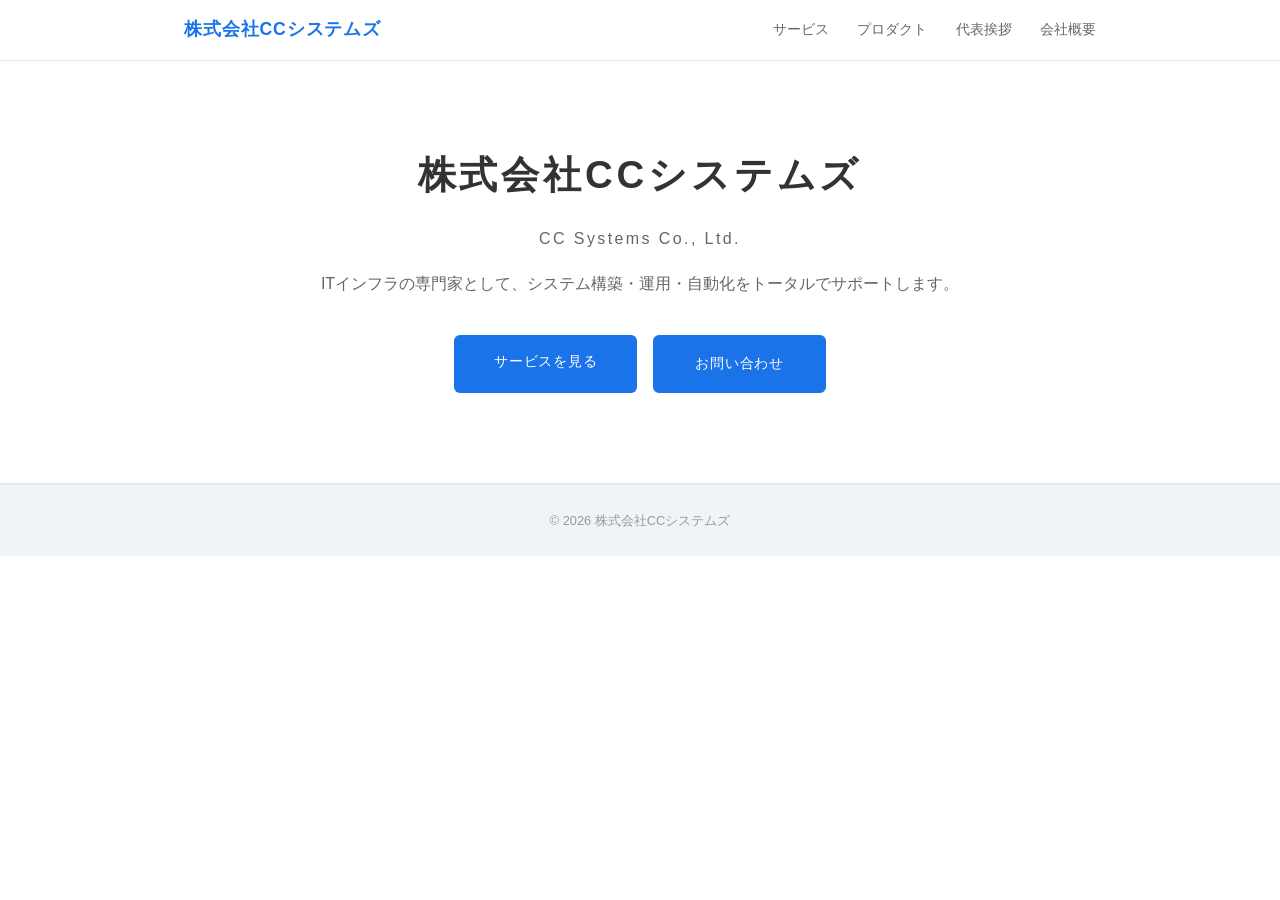
==== index.html @ 44f5fd3d "初回コミット: 株式会社CCシステムズ ホームページ" ====
<!DOCTYPE html>
<html lang="ja">
<head>
  <meta charset="UTF-8">
  <meta name="viewport" content="width=device-width, initial-scale=1.0">
  <title>株式会社CCシステムズ</title>
  <link rel="stylesheet" href="style.css">
  <link rel="stylesheet" href="https://cdnjs.cloudflare.com/ajax/libs/font-awesome/6.5.0/css/all.min.css">
</head>
<body>

  <header>
    <div class="container">
      <div class="logo"><a href="index.html">株式会社CCシステムズ</a></div>
      <nav>
        <a href="service.html">サービス</a>
        <a href="inframanager.html">プロダクト</a>
        <a href="about.html">代表挨拶</a>
        <a href="company.html">会社概要</a>
      </nav>
    </div>
  </header>

  <section class="hero">
    <div class="container">
      <h1>株式会社CCシステムズ</h1>
      <p class="hero-en">CC Systems Co., Ltd.</p>
      <p class="hero-copy">ITインフラの専門家として、システム構築・運用・自動化をトータルでサポートします。</p>
      <div class="hero-links">
        <a href="service.html" class="btn">サービスを見る</a>
        <a href="company.html#contact" class="btn btn-outline">お問い合わせ</a>
      </div>
    </div>
  </section>

  <footer>
    <div class="container">
      <p>&copy; 2026 株式会社CCシステムズ</p>
    </div>
  </footer>

</body>
</html>
---- style.css ----
* {
  margin: 0;
  padding: 0;
  box-sizing: border-box;
}

:root {
  --primary: #1a73e8;
  --primary-dark: #1557b0;
  --text: #333;
  --text-light: #666;
  --bg-light: #f5f8ff;
  --border: #e0e8f0;
  --white: #fff;
}

body {
  font-family: 'Helvetica Neue', Arial, 'Hiragino Kaku Gothic ProN', 'Hiragino Sans', Meiryo, sans-serif;
  color: var(--text);
  line-height: 1.8;
  background: var(--white);
}

.container {
  max-width: 960px;
  margin: 0 auto;
  padding: 0 24px;
}

/* Header */
header {
  position: fixed;
  top: 0;
  width: 100%;
  background: var(--white);
  border-bottom: 1px solid var(--border);
  z-index: 100;
  padding: 14px 0;
}

header .container {
  display: flex;
  justify-content: space-between;
  align-items: center;
}

.logo {
  color: var(--primary);
  font-size: 1.1rem;
  font-weight: 700;
  letter-spacing: 0.05em;
}

nav a {
  color: var(--text-light);
  text-decoration: none;
  margin-left: 24px;
  font-size: 0.9rem;
  transition: color 0.2s;
}

nav a:hover {
  color: var(--primary);
}

/* Logo link */
.logo a {
  color: var(--primary);
  text-decoration: none;
}

nav a.active {
  color: var(--primary);
  font-weight: 700;
}

/* Page hero */
.page-hero {
  background: var(--bg-light);
  padding: 100px 0 40px;
  border-bottom: 1px solid var(--border);
}

.page-hero h1 {
  font-size: 2rem;
  font-weight: 700;
  color: var(--text);
}

/* Hero */
.hero {
  background: var(--white);
  padding: 140px 0 90px;
  text-align: center;
  border-bottom: 1px solid var(--border);
}

.hero h1 {
  font-size: 2.4rem;
  font-weight: 700;
  color: var(--text);
  letter-spacing: 0.1em;
  margin-bottom: 16px;
}

.hero-en {
  font-size: 1rem;
  color: var(--text-light);
  letter-spacing: 0.15em;
  margin-bottom: 16px;
}

.hero-copy {
  font-size: 1rem;
  color: var(--text-light);
  margin-bottom: 36px;
}

.hero-links {
  display: flex;
  gap: 16px;
  justify-content: center;
  flex-wrap: wrap;
}

.btn-outline {
  background: transparent;
  border: 2px solid var(--primary);
  color: var(--primary);
}

.btn-outline:hover {
  background: var(--primary);
  color: var(--white);
}

/* Section */
.section {
  padding: 80px 0;
}

.section-gray {
  background: var(--bg-light);
}

h2 {
  font-size: 1.6rem;
  font-weight: 700;
  color: var(--text);
  margin-bottom: 48px;
  position: relative;
  display: inline-block;
}

h2::after {
  content: '';
  display: block;
  width: 36px;
  height: 3px;
  background: var(--primary);
  margin-top: 10px;
}

/* Service */
.service-grid {
  display: grid;
  grid-template-columns: repeat(2, 1fr);
  gap: 24px;
  max-width: 720px;
}

.service-card {
  background: var(--white);
  border: 1px solid var(--border);
  border-radius: 8px;
  padding: 32px 24px;
  transition: box-shadow 0.2s, border-color 0.2s;
}

.service-card:hover {
  box-shadow: 0 4px 20px rgba(26, 115, 232, 0.1);
  border-color: var(--primary);
}

.service-icon {
  font-size: 2rem;
  margin-bottom: 16px;
  color: var(--primary);
}

.service-card h3 {
  font-size: 1rem;
  font-weight: 700;
  margin-bottom: 12px;
  color: var(--text);
}

.service-card p {
  font-size: 0.875rem;
  color: var(--text-light);
  line-height: 1.7;
}

/* Product */
.product-card {
  background: var(--white);
  border: 1px solid var(--border);
  border-radius: 10px;
  padding: 36px;
  max-width: 720px;
}

.product-header {
  margin-bottom: 28px;
}

.product-title {
  display: flex;
  align-items: center;
  gap: 14px;
  margin-bottom: 14px;
}

.product-icon {
  font-size: 1.6rem;
  color: var(--primary);
}

.product-title h3 {
  font-size: 1.5rem;
  font-weight: 700;
  color: var(--text);
}

.product-desc {
  font-size: 0.95rem;
  color: var(--text-light);
  line-height: 1.7;
}

.product-features {
  display: grid;
  grid-template-columns: repeat(3, 1fr);
  gap: 12px;
  margin-bottom: 24px;
}

.product-feature {
  display: flex;
  align-items: center;
  gap: 10px;
  font-size: 0.875rem;
  color: var(--text);
}

.product-feature i {
  color: var(--primary);
  width: 16px;
  text-align: center;
}

.product-target {
  font-size: 0.85rem;
  color: var(--text-light);
  border-top: 1px solid var(--border);
  padding-top: 16px;
}

.product-target i {
  color: var(--primary);
  margin-right: 6px;
}

.product-footer {
  margin-top: 24px;
}

/* About */
.about-grid {
  display: grid;
  grid-template-columns: 3fr 2fr;
  gap: 48px;
  align-items: start;
}

.about-name {
  font-size: 1rem;
  font-weight: 700;
  color: var(--primary);
  margin-bottom: 20px;
}

.about-text p {
  margin-bottom: 16px;
  color: var(--text-light);
  font-size: 0.95rem;
}

.career-item {
  display: flex;
  align-items: baseline;
  gap: 16px;
  padding: 14px 0;
  border-bottom: 1px solid var(--border);
}

.career-age {
  font-size: 0.8rem;
  font-weight: 700;
  color: var(--primary);
  min-width: 44px;
  background: #e8f0fe;
  padding: 2px 8px;
  border-radius: 4px;
  text-align: center;
}

.career-desc {
  font-size: 0.875rem;
  color: var(--text-light);
}

/* Company */
.company-table {
  width: 100%;
  border-collapse: collapse;
}

.company-table tr {
  border-bottom: 1px solid var(--border);
}

.company-table th {
  width: 150px;
  padding: 18px 0;
  font-size: 0.85rem;
  font-weight: 700;
  color: var(--text-light);
  text-align: left;
  vertical-align: top;
}

.company-table td {
  padding: 18px 0;
  font-size: 0.9rem;
  color: var(--text);
}

/* Contact */
.contact-container {
  text-align: center;
}

.contact-container p {
  color: var(--text-light);
  margin-bottom: 32px;
  font-size: 0.95rem;
}

.btn {
  display: inline-block;
  padding: 14px 40px;
  background: var(--primary);
  color: var(--white);
  text-decoration: none;
  border-radius: 6px;
  font-size: 0.9rem;
  letter-spacing: 0.05em;
  transition: background 0.2s;
}

.btn:hover {
  background: var(--primary-dark);
}

/* Footer */
footer {
  background: #f0f4f8;
  color: #999;
  padding: 24px 0;
  text-align: center;
  font-size: 0.8rem;
  border-top: 1px solid var(--border);
}

/* Responsive */
@media (max-width: 768px) {
  .hero h1 {
    font-size: 2rem;
  }

  .service-grid {
    grid-template-columns: 1fr;
  }

  .about-grid {
    grid-template-columns: 1fr;
    gap: 32px;
  }

  nav a {
    margin-left: 14px;
    font-size: 0.8rem;
  }
}
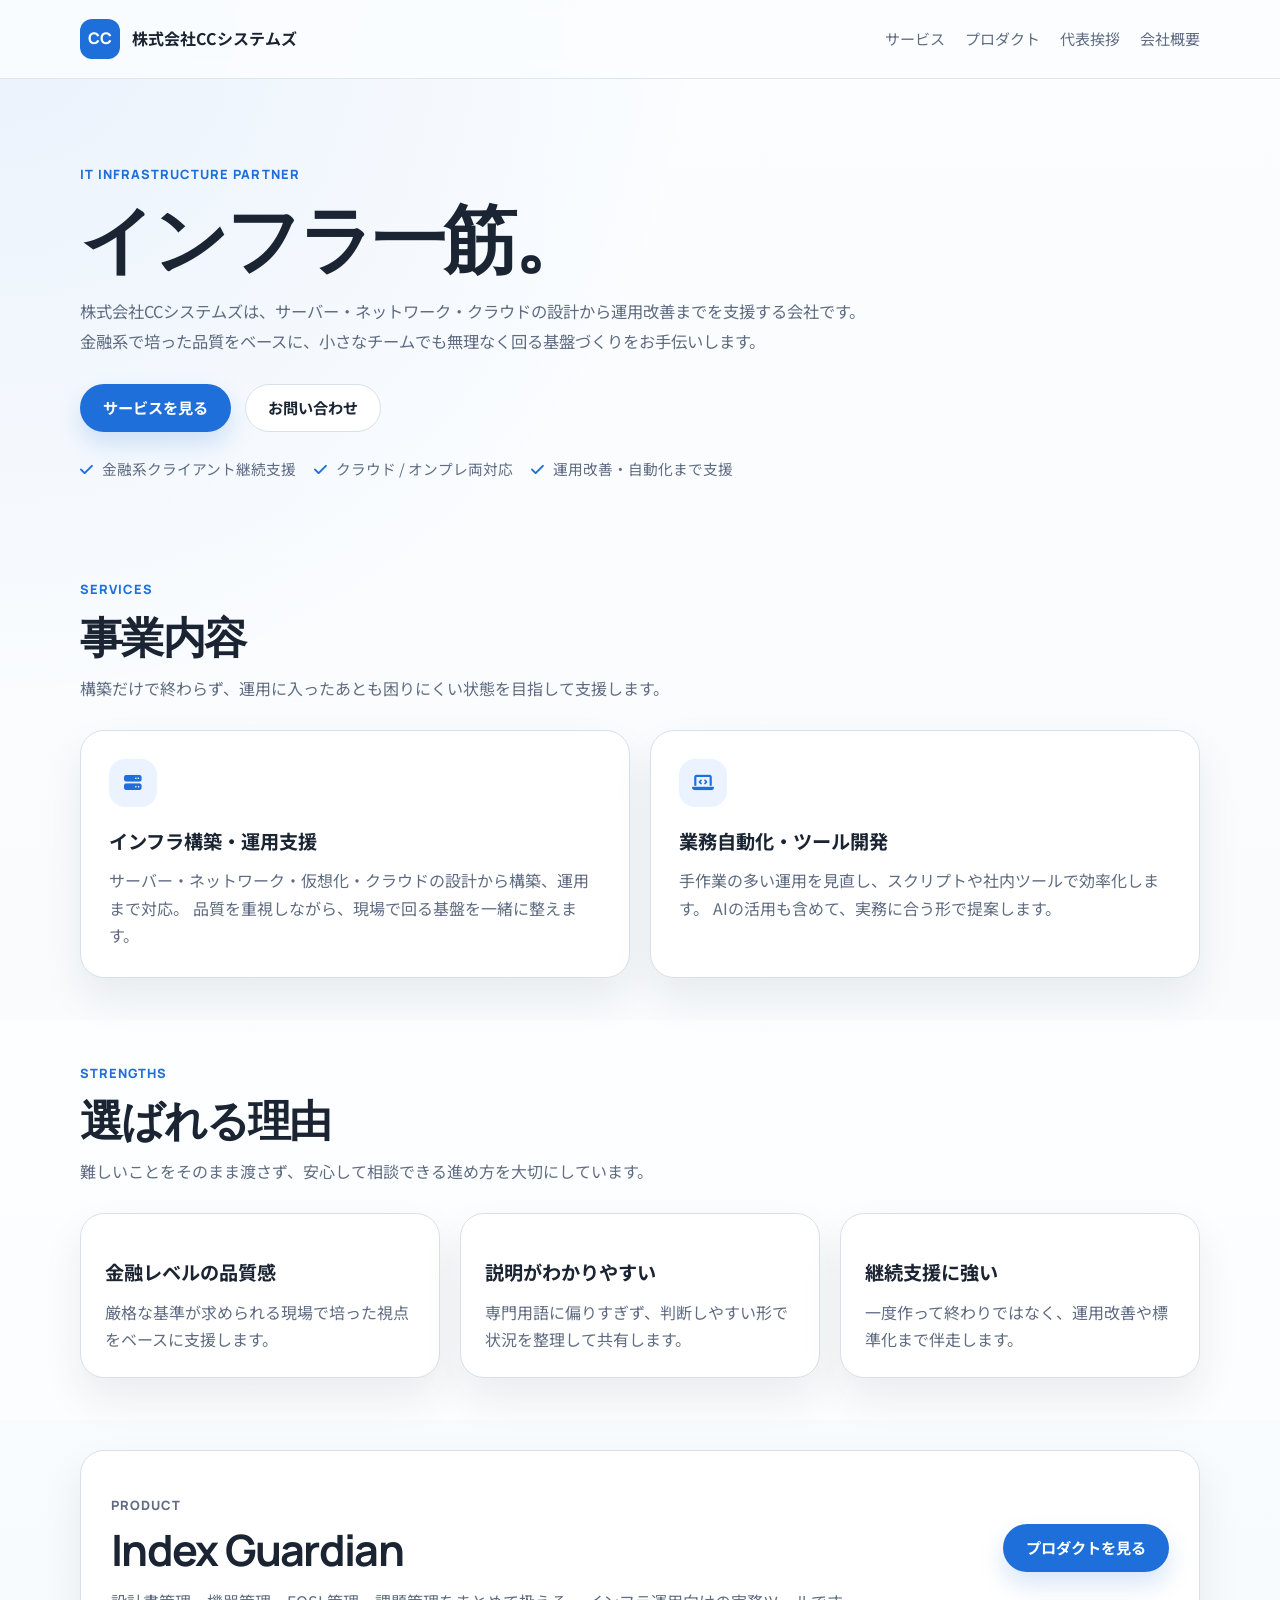
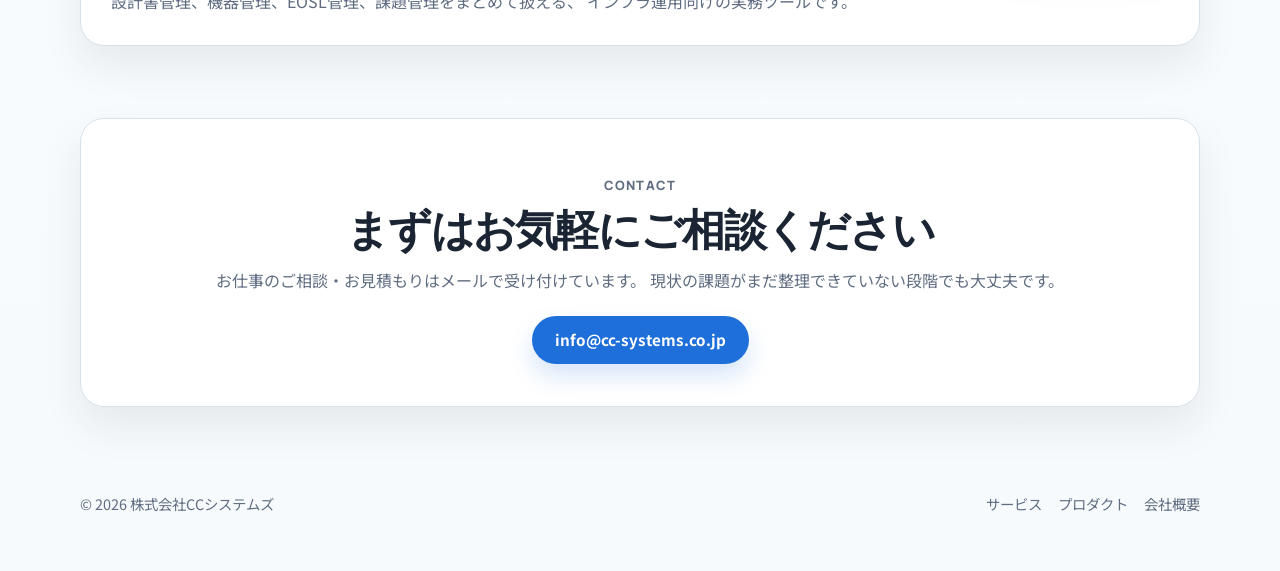
==== commit 5b6e2f73: "ホームページをcodex版に刷新 Co-Authored-By: Claude Sonnet 4.6 <noreply@anthropic.com>" ====
--- a/index.html
+++ b/index.html
@@ -3,41 +3,149 @@
 <head>
   <meta charset="UTF-8">
   <meta name="viewport" content="width=device-width, initial-scale=1.0">
+  <meta name="description" content="株式会社CCシステムズは、ITインフラの設計・構築・運用改善を支援する会社です。金融系で培った品質で、安心して任せられる基盤づくりを支えます。">
   <title>株式会社CCシステムズ</title>
-  <link rel="stylesheet" href="style.css">
+  <link rel="stylesheet" href="index-simple.css">
   <link rel="stylesheet" href="https://cdnjs.cloudflare.com/ajax/libs/font-awesome/6.5.0/css/all.min.css">
 </head>
 <body>
-
-  <header>
-    <div class="container">
-      <div class="logo"><a href="index.html">株式会社CCシステムズ</a></div>
-      <nav>
+  <header class="site-header">
+    <div class="container header-inner">
+      <a class="brand" href="index.html">
+        <span class="brand-mark">CC</span>
+        <span class="brand-text">株式会社CCシステムズ</span>
+      </a>
+      <nav class="site-nav" aria-label="Primary">
         <a href="service.html">サービス</a>
-        <a href="inframanager.html">プロダクト</a>
+        <a href="product.html">プロダクト</a>
         <a href="about.html">代表挨拶</a>
         <a href="company.html">会社概要</a>
       </nav>
     </div>
   </header>
 
-  <section class="hero">
-    <div class="container">
-      <h1>株式会社CCシステムズ</h1>
-      <p class="hero-en">CC Systems Co., Ltd.</p>
-      <p class="hero-copy">ITインフラの専門家として、システム構築・運用・自動化をトータルでサポートします。</p>
-      <div class="hero-links">
-        <a href="service.html" class="btn">サービスを見る</a>
-        <a href="company.html#contact" class="btn btn-outline">お問い合わせ</a>
+  <main>
+    <section class="hero">
+      <div class="container hero-grid">
+        <div class="hero-copy">
+          <p class="eyebrow">IT Infrastructure Partner</p>
+          <h1>インフラ一筋。</h1>
+          <p class="hero-lead">
+            <span class="hero-lead-line">株式会社CCシステムズは、サーバー・ネットワーク・クラウドの設計から運用改善までを支援する会社です。</span>
+            <span class="hero-lead-line">金融系で培った品質をベースに、小さなチームでも無理なく回る基盤づくりをお手伝いします。</span>
+          </p>
+          <div class="hero-actions">
+            <a class="btn btn-primary" href="service.html">サービスを見る</a>
+            <a class="btn btn-secondary" href="company.html#contact">お問い合わせ</a>
+          </div>
+          <div class="hero-points">
+            <span><i class="fa-solid fa-check"></i> 金融系クライアント継続支援</span>
+            <span><i class="fa-solid fa-check"></i> クラウド / オンプレ両対応</span>
+            <span><i class="fa-solid fa-check"></i> 運用改善・自動化まで支援</span>
+          </div>
+        </div>
+      </div>
+    </section>
+
+    <section class="section">
+      <div class="container">
+        <div class="section-head">
+          <p class="section-label">Services</p>
+          <h2>事業内容</h2>
+          <p class="section-copy">
+            構築だけで終わらず、運用に入ったあとも困りにくい状態を目指して支援します。
+          </p>
+        </div>
+
+        <div class="card-grid two-column">
+          <article class="info-card">
+            <div class="card-icon"><i class="fa-solid fa-server"></i></div>
+            <h3>インフラ構築・運用支援</h3>
+            <p>
+              サーバー・ネットワーク・仮想化・クラウドの設計から構築、運用まで対応。
+              品質を重視しながら、現場で回る基盤を一緒に整えます。
+            </p>
+          </article>
+
+          <article class="info-card">
+            <div class="card-icon"><i class="fa-solid fa-laptop-code"></i></div>
+            <h3>業務自動化・ツール開発</h3>
+            <p>
+              手作業の多い運用を見直し、スクリプトや社内ツールで効率化します。
+              AIの活用も含めて、実務に合う形で提案します。
+            </p>
+          </article>
+        </div>
+      </div>
+    </section>
+
+    <section class="section section-soft">
+      <div class="container">
+        <div class="section-head">
+          <p class="section-label">Strengths</p>
+          <h2>選ばれる理由</h2>
+          <p class="section-copy">
+            難しいことをそのまま渡さず、安心して相談できる進め方を大切にしています。
+          </p>
+        </div>
+
+        <div class="card-grid three-column">
+          <article class="info-card compact">
+            <h3>金融レベルの品質感</h3>
+            <p>厳格な基準が求められる現場で培った視点をベースに支援します。</p>
+          </article>
+          <article class="info-card compact">
+            <h3>説明がわかりやすい</h3>
+            <p>専門用語に偏りすぎず、判断しやすい形で状況を整理して共有します。</p>
+          </article>
+          <article class="info-card compact">
+            <h3>継続支援に強い</h3>
+            <p>一度作って終わりではなく、運用改善や標準化まで伴走します。</p>
+          </article>
+        </div>
+      </div>
+    </section>
+
+    <section class="section">
+      <div class="container">
+        <div class="product-banner">
+          <div class="product-copy">
+            <p class="section-label">Product</p>
+            <h2>Index Guardian</h2>
+            <p>
+              設計書管理、機器管理、EOSL管理、課題管理をまとめて扱える、
+              インフラ運用向けの実務ツールです。
+            </p>
+          </div>
+          <a class="btn btn-primary" href="product.html">プロダクトを見る</a>
+        </div>
+      </div>
+    </section>
+
+    <section class="section">
+      <div class="container">
+        <div class="contact-box" id="contact">
+          <p class="section-label">Contact</p>
+          <h2>まずはお気軽にご相談ください</h2>
+          <p>
+            お仕事のご相談・お見積もりはメールで受け付けています。
+            現状の課題がまだ整理できていない段階でも大丈夫です。
+          </p>
+          <a class="btn btn-primary" href="mailto:info@cc-systems.co.jp">info@cc-systems.co.jp</a>
+        </div>
+      </div>
+    </section>
+  </main>
+
+  <footer class="site-footer">
+    <div class="container footer-inner">
+      <p>© 2026 株式会社CCシステムズ</p>
+      <div class="footer-links">
+        <a href="service.html">サービス</a>
+        <a href="product.html">プロダクト</a>
+        <a href="company.html">会社概要</a>
       </div>
     </div>
-  </section>
-
-  <footer>
-    <div class="container">
-      <p>&copy; 2026 株式会社CCシステムズ</p>
-    </div>
   </footer>
-
 </body>
 </html>
--- a/index-simple.css
+++ b/index-simple.css
@@ -0,0 +1,366 @@
+@import url("https://fonts.googleapis.com/css2?family=Manrope:wght@500;700;800&family=Noto+Sans+JP:wght@400;500;700;800&display=swap");
+
+:root {
+  --bg: #f7fafc;
+  --bg-soft: #eef4f8;
+  --surface: #ffffff;
+  --text: #1b2432;
+  --text-soft: #5f6c81;
+  --line: #d8e1ea;
+  --accent: #1e6fd9;
+  --accent-soft: #eaf3ff;
+  --shadow: 0 20px 40px rgba(27, 36, 50, 0.08);
+}
+
+*,
+*::before,
+*::after {
+  box-sizing: border-box;
+}
+
+body {
+  margin: 0;
+  font-family: "Noto Sans JP", sans-serif;
+  color: var(--text);
+  background:
+    radial-gradient(circle at top left, rgba(30, 111, 217, 0.08), transparent 28%),
+    linear-gradient(180deg, #fbfdff 0%, var(--bg) 100%);
+  line-height: 1.7;
+  -webkit-font-smoothing: antialiased;
+}
+
+a {
+  color: inherit;
+  text-decoration: none;
+}
+
+.container {
+  width: min(1120px, calc(100% - 48px));
+  margin: 0 auto;
+}
+
+.site-header {
+  position: sticky;
+  top: 0;
+  z-index: 20;
+  background: rgba(251, 253, 255, 0.88);
+  backdrop-filter: blur(10px);
+  border-bottom: 1px solid rgba(216, 225, 234, 0.8);
+}
+
+.header-inner {
+  display: flex;
+  align-items: center;
+  justify-content: space-between;
+  gap: 24px;
+  min-height: 78px;
+}
+
+.brand {
+  display: inline-flex;
+  align-items: center;
+  gap: 12px;
+  font-weight: 700;
+}
+
+.brand-mark {
+  display: inline-flex;
+  align-items: center;
+  justify-content: center;
+  width: 40px;
+  height: 40px;
+  border-radius: 12px;
+  background: var(--accent);
+  color: #fff;
+  font-family: "Manrope", sans-serif;
+  font-weight: 800;
+}
+
+.brand-text {
+  font-size: 1rem;
+}
+
+.site-nav {
+  display: flex;
+  align-items: center;
+  gap: 20px;
+  flex-wrap: wrap;
+}
+
+.site-nav a {
+  color: var(--text-soft);
+  font-size: 0.94rem;
+}
+
+.site-nav a:hover {
+  color: var(--text);
+}
+
+.hero {
+  padding: 72px 0 56px;
+}
+
+.hero-grid {
+  display: block;
+}
+
+.eyebrow,
+.section-label,
+.panel-label {
+  font-family: "Manrope", sans-serif;
+  font-size: 0.8rem;
+  font-weight: 800;
+  letter-spacing: 0.08em;
+  text-transform: uppercase;
+}
+
+.eyebrow,
+.section-label {
+  color: var(--accent);
+}
+
+.hero h1,
+.section h2,
+.contact-box h2,
+.product-copy h2 {
+  margin: 0;
+  font-family: "Manrope", sans-serif;
+  letter-spacing: -0.04em;
+}
+
+.hero h1 {
+  margin-top: 14px;
+  font-size: clamp(2.6rem, 6vw, 4.6rem);
+  line-height: 1.04;
+}
+
+.hero-lead {
+  max-width: 980px;
+  margin: 22px 0 0;
+  font-size: 1.02rem;
+  color: var(--text-soft);
+}
+
+.hero-lead-line {
+  display: block;
+  white-space: nowrap;
+}
+
+.hero-lead-line + .hero-lead-line {
+  margin-top: 2px;
+}
+
+.hero-copy {
+  max-width: 920px;
+}
+
+.hero-actions {
+  display: flex;
+  gap: 14px;
+  flex-wrap: wrap;
+  margin-top: 28px;
+}
+
+.btn {
+  display: inline-flex;
+  align-items: center;
+  justify-content: center;
+  min-height: 48px;
+  padding: 0 22px;
+  border-radius: 999px;
+  font-size: 0.95rem;
+  font-weight: 700;
+  border: 1px solid transparent;
+}
+
+.btn-primary {
+  background: var(--accent);
+  color: #fff;
+  box-shadow: 0 12px 24px rgba(30, 111, 217, 0.18);
+}
+
+.btn-secondary {
+  background: var(--surface);
+  border-color: var(--line);
+  color: var(--text);
+}
+
+.hero-points {
+  display: flex;
+  flex-wrap: wrap;
+  gap: 12px 18px;
+  margin-top: 24px;
+  color: var(--text-soft);
+  font-size: 0.92rem;
+}
+
+.hero-points i {
+  color: var(--accent);
+  margin-right: 6px;
+}
+
+.section {
+  padding: 30px 0 42px;
+}
+
+.section-soft {
+  background: rgba(255, 255, 255, 0.45);
+}
+
+.section-head {
+  max-width: 720px;
+  margin-bottom: 28px;
+}
+
+.section h2,
+.contact-box h2,
+.product-copy h2 {
+  margin-top: 10px;
+  font-size: clamp(2rem, 4vw, 2.7rem);
+  line-height: 1.08;
+}
+
+.section-copy,
+.contact-box p,
+.product-copy p {
+  margin: 14px 0 0;
+  color: var(--text-soft);
+}
+
+.card-grid {
+  display: grid;
+  gap: 20px;
+}
+
+.two-column {
+  grid-template-columns: repeat(2, minmax(0, 1fr));
+}
+
+.three-column {
+  grid-template-columns: repeat(3, minmax(0, 1fr));
+}
+
+.info-card,
+.product-banner,
+.contact-box {
+  background: var(--surface);
+  border: 1px solid var(--line);
+  border-radius: 24px;
+  box-shadow: var(--shadow);
+}
+
+.info-card {
+  padding: 28px;
+}
+
+.info-card.compact {
+  padding: 24px;
+}
+
+.card-icon {
+  display: inline-flex;
+  align-items: center;
+  justify-content: center;
+  width: 48px;
+  height: 48px;
+  border-radius: 16px;
+  background: var(--accent-soft);
+  color: var(--accent);
+  font-size: 1.1rem;
+}
+
+.info-card h3 {
+  margin: 18px 0 0;
+  font-size: 1.2rem;
+}
+
+.info-card p {
+  margin: 10px 0 0;
+  color: var(--text-soft);
+}
+
+.product-banner {
+  display: flex;
+  align-items: center;
+  justify-content: space-between;
+  gap: 24px;
+  padding: 30px;
+}
+
+.contact-box {
+  text-align: center;
+  padding: 42px 24px;
+}
+
+.contact-box .btn {
+  margin-top: 22px;
+}
+
+.site-footer {
+  padding: 28px 0 40px;
+}
+
+.footer-inner {
+  display: flex;
+  justify-content: space-between;
+  align-items: center;
+  gap: 16px;
+  color: var(--text-soft);
+  font-size: 0.9rem;
+}
+
+.footer-links {
+  display: flex;
+  flex-wrap: wrap;
+  gap: 16px;
+}
+
+@media (max-width: 900px) {
+  .two-column,
+  .three-column,
+  .product-banner,
+  .footer-inner {
+    grid-template-columns: 1fr;
+    flex-direction: column;
+    align-items: flex-start;
+  }
+
+  .header-inner {
+    padding: 14px 0;
+    align-items: flex-start;
+    flex-direction: column;
+  }
+
+  .site-nav {
+    gap: 12px 18px;
+  }
+
+  .hero {
+    padding-top: 40px;
+  }
+
+  .product-banner,
+  .contact-box {
+    align-items: flex-start;
+    text-align: left;
+  }
+}
+
+@media (max-width: 640px) {
+  .container {
+    width: min(100% - 32px, 1120px);
+  }
+
+  .hero-lead-line {
+    white-space: normal;
+  }
+
+  .hero-actions {
+    flex-direction: column;
+  }
+
+  .hero-actions .btn,
+  .contact-box .btn {
+    width: 100%;
+  }
+}
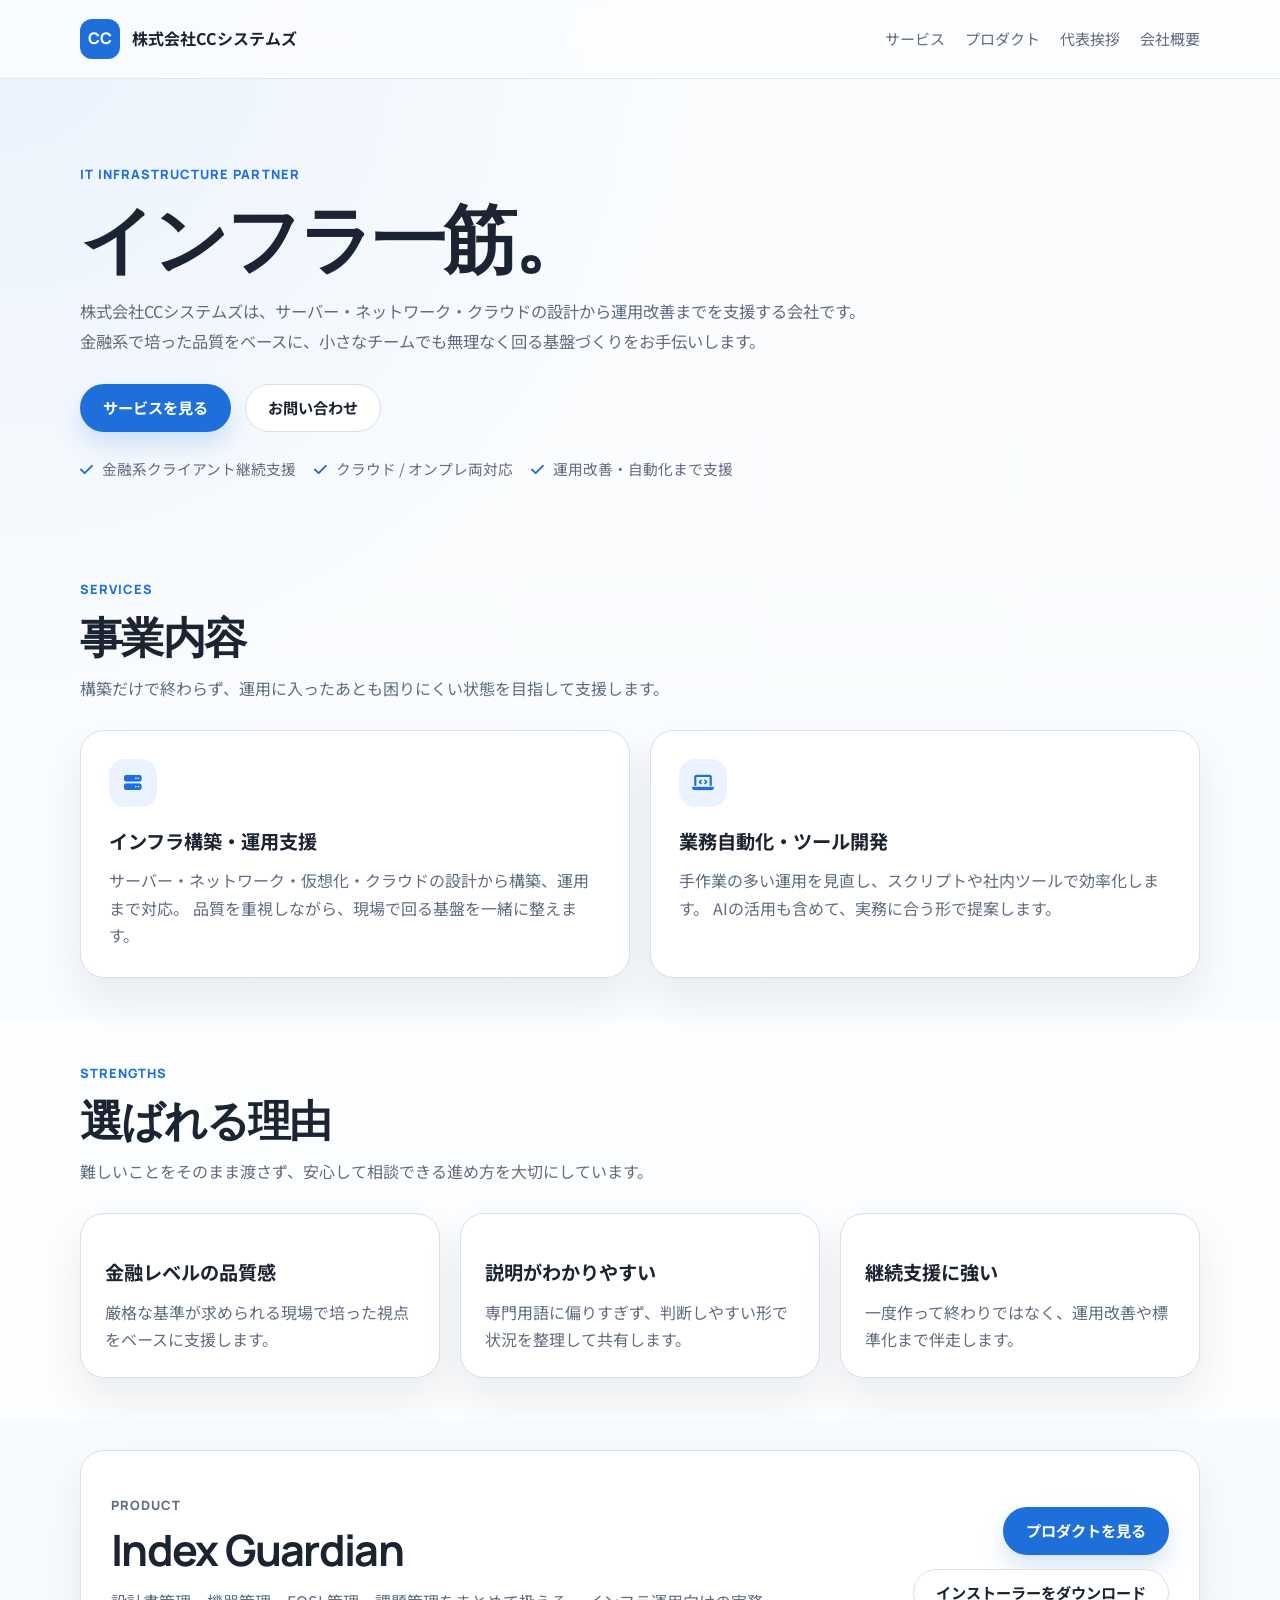
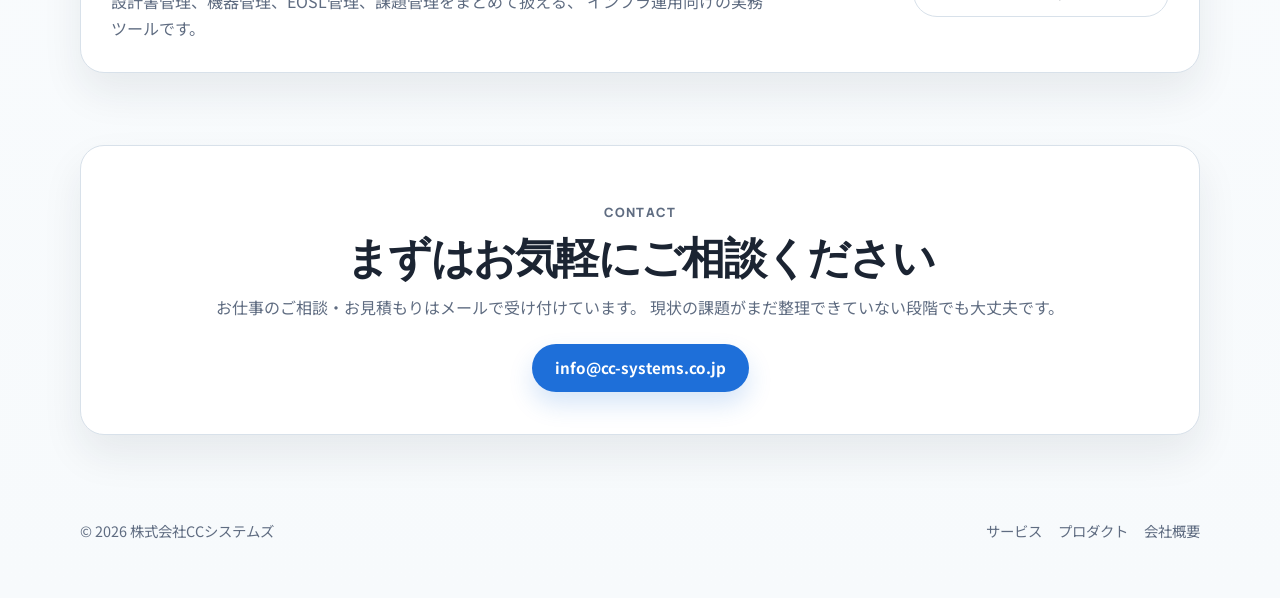
==== commit a43685ae: "Add installer download links" ====
--- a/index.html
+++ b/index.html
@@ -117,7 +117,10 @@
               インフラ運用向けの実務ツールです。
             </p>
           </div>
-          <a class="btn btn-primary" href="product.html">プロダクトを見る</a>
+          <div class="product-actions">
+            <a class="btn btn-primary" href="product.html">プロダクトを見る</a>
+            <a class="btn btn-secondary" href="https://github.com/Yoshiki-CCsystems/Index-Guardian/releases" target="_blank" rel="noopener">インストーラーをダウンロード</a>
+          </div>
         </div>
       </div>
     </section>
--- a/index-simple.css
+++ b/index-simple.css
@@ -287,6 +287,13 @@
   padding: 30px;
 }
 
+.product-actions {
+  display: flex;
+  flex-wrap: wrap;
+  gap: 14px;
+  justify-content: flex-end;
+}
+
 .contact-box {
   text-align: center;
   padding: 42px 24px;
@@ -344,6 +351,10 @@
     align-items: flex-start;
     text-align: left;
   }
+
+  .product-actions {
+    justify-content: flex-start;
+  }
 }
 
 @media (max-width: 640px) {
@@ -360,6 +371,7 @@
   }
 
   .hero-actions .btn,
+  .product-actions .btn,
   .contact-box .btn {
     width: 100%;
   }
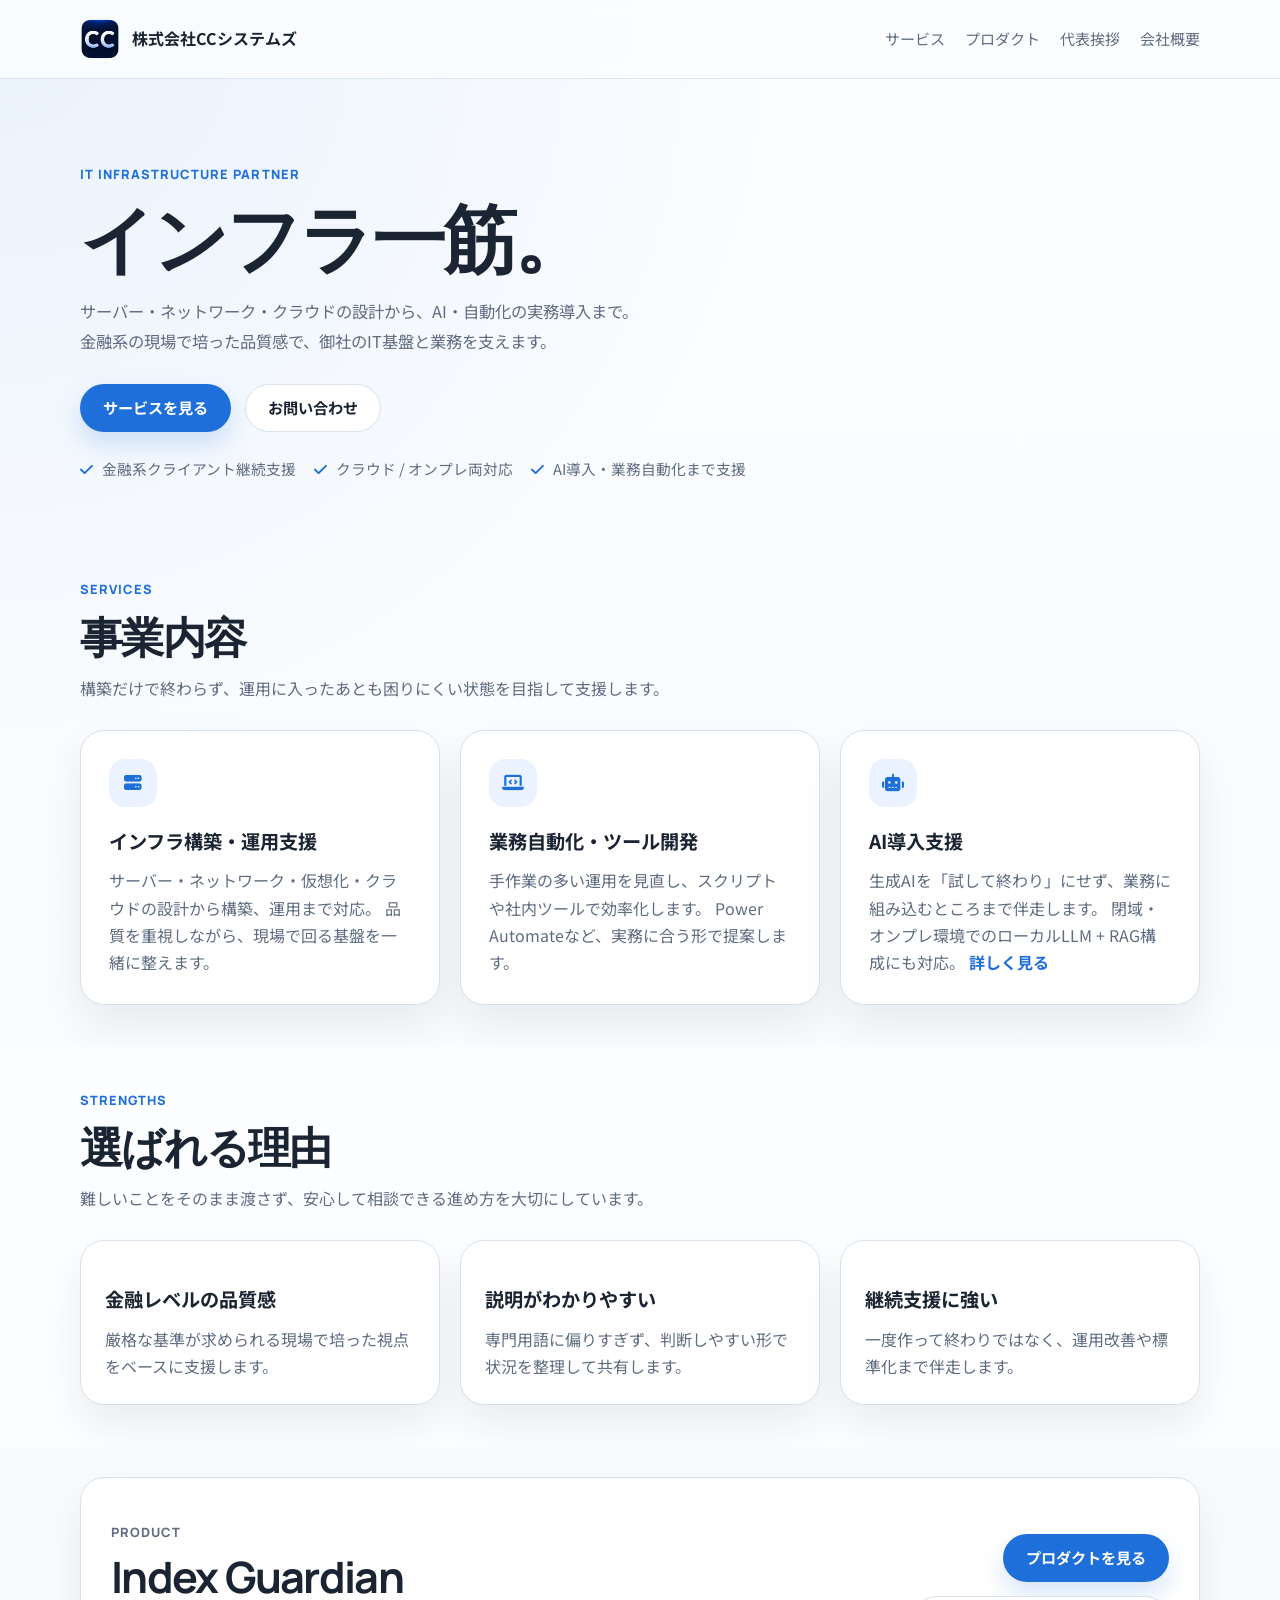
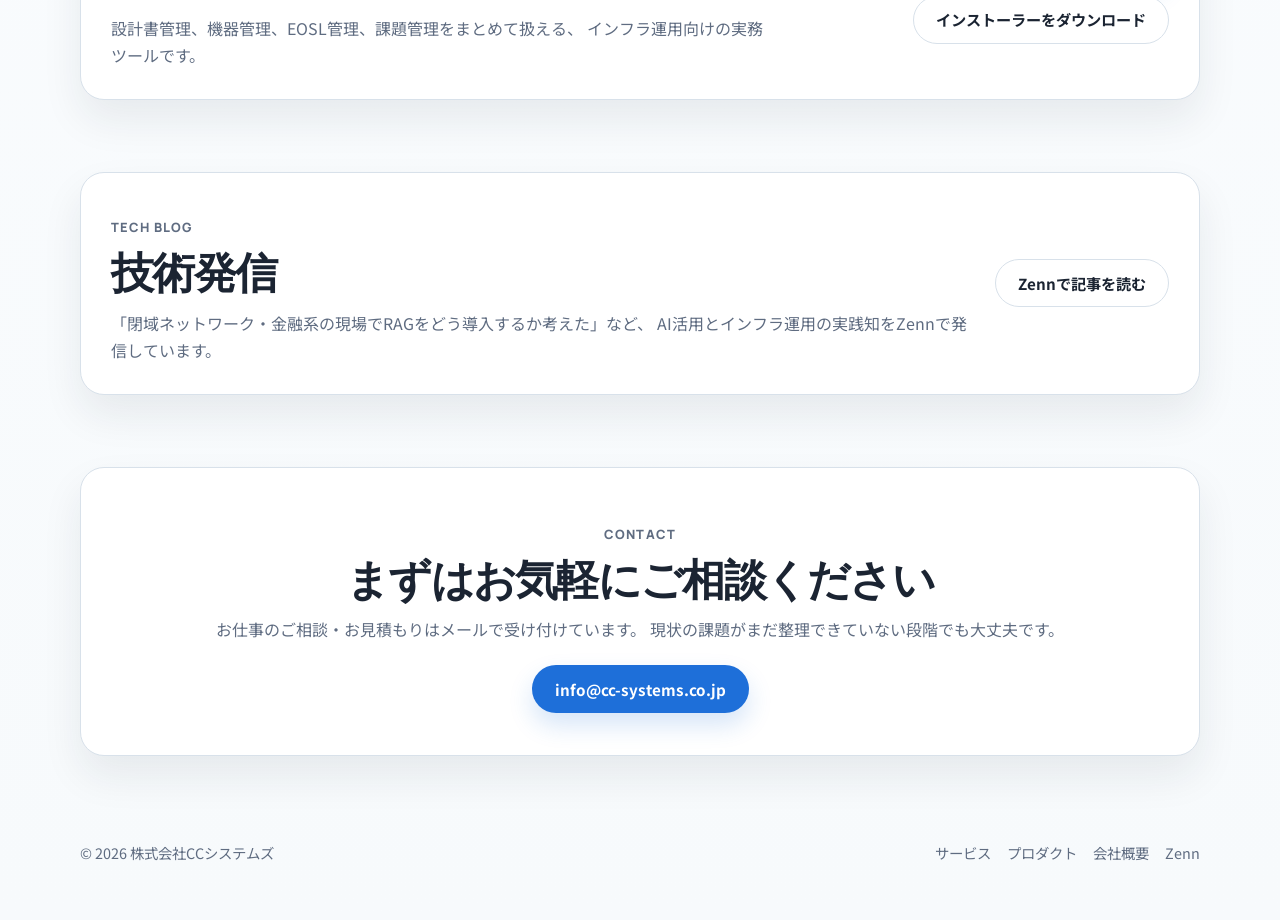
==== commit 27f180ae: "AI導入支援を第3のサービスとして追加し、Zenn導線と会社アイコンを整備 - サービス/トップにAI導入支援(閉域・オンプレ対応)を追加、詳細セクションを新設 - トップの打ち出しをAI・自動化の実" ====
--- a/index.html
+++ b/index.html
@@ -3,16 +3,17 @@
 <head>
   <meta charset="UTF-8">
   <meta name="viewport" content="width=device-width, initial-scale=1.0">
-  <meta name="description" content="株式会社CCシステムズは、ITインフラの設計・構築・運用改善を支援する会社です。金融系で培った品質で、安心して任せられる基盤づくりを支えます。">
+  <meta name="description" content="株式会社CCシステムズは、ITインフラの設計・構築・運用改善からAI導入支援までを行う会社です。金融系で培った品質で、閉域・オンプレ環境でのAI活用も支えます。">
   <title>株式会社CCシステムズ</title>
   <link rel="stylesheet" href="index-simple.css">
+  <link rel="icon" type="image/png" href="images/Company_icon.png">
   <link rel="stylesheet" href="https://cdnjs.cloudflare.com/ajax/libs/font-awesome/6.5.0/css/all.min.css">
 </head>
 <body>
   <header class="site-header">
     <div class="container header-inner">
       <a class="brand" href="index.html">
-        <span class="brand-mark">CC</span>
+        <img class="brand-mark" src="images/Company_icon.png" alt="">
         <span class="brand-text">株式会社CCシステムズ</span>
       </a>
       <nav class="site-nav" aria-label="Primary">
@@ -31,8 +32,8 @@
           <p class="eyebrow">IT Infrastructure Partner</p>
           <h1>インフラ一筋。</h1>
           <p class="hero-lead">
-            <span class="hero-lead-line">株式会社CCシステムズは、サーバー・ネットワーク・クラウドの設計から運用改善までを支援する会社です。</span>
-            <span class="hero-lead-line">金融系で培った品質をベースに、小さなチームでも無理なく回る基盤づくりをお手伝いします。</span>
+            <span class="hero-lead-line">サーバー・ネットワーク・クラウドの設計から、AI・自動化の実務導入まで。</span>
+            <span class="hero-lead-line">金融系の現場で培った品質感で、御社のIT基盤と業務を支えます。</span>
           </p>
           <div class="hero-actions">
             <a class="btn btn-primary" href="service.html">サービスを見る</a>
@@ -41,7 +42,7 @@
           <div class="hero-points">
             <span><i class="fa-solid fa-check"></i> 金融系クライアント継続支援</span>
             <span><i class="fa-solid fa-check"></i> クラウド / オンプレ両対応</span>
-            <span><i class="fa-solid fa-check"></i> 運用改善・自動化まで支援</span>
+            <span><i class="fa-solid fa-check"></i> AI導入・業務自動化まで支援</span>
           </div>
         </div>
       </div>
@@ -57,7 +58,7 @@
           </p>
         </div>
 
-        <div class="card-grid two-column">
+        <div class="card-grid three-column">
           <article class="info-card">
             <div class="card-icon"><i class="fa-solid fa-server"></i></div>
             <h3>インフラ構築・運用支援</h3>
@@ -72,7 +73,17 @@
             <h3>業務自動化・ツール開発</h3>
             <p>
               手作業の多い運用を見直し、スクリプトや社内ツールで効率化します。
-              AIの活用も含めて、実務に合う形で提案します。
+              Power Automateなど、実務に合う形で提案します。
+            </p>
+          </article>
+
+          <article class="info-card">
+            <div class="card-icon"><i class="fa-solid fa-robot"></i></div>
+            <h3>AI導入支援</h3>
+            <p>
+              生成AIを「試して終わり」にせず、業務に組み込むところまで伴走します。
+              閉域・オンプレ環境でのローカルLLM + RAG構成にも対応。
+              <a class="card-link" href="service.html#ai">詳しく見る</a>
             </p>
           </article>
         </div>
@@ -127,6 +138,24 @@
 
     <section class="section">
       <div class="container">
+        <div class="product-banner">
+          <div class="product-copy">
+            <p class="section-label">Tech Blog</p>
+            <h2>技術発信</h2>
+            <p>
+              「閉域ネットワーク・金融系の現場でRAGをどう導入するか考えた」など、
+              AI活用とインフラ運用の実践知をZennで発信しています。
+            </p>
+          </div>
+          <div class="product-actions">
+            <a class="btn btn-secondary" href="https://zenn.dev/cc_systems" target="_blank" rel="noopener">Zennで記事を読む</a>
+          </div>
+        </div>
+      </div>
+    </section>
+
+    <section class="section">
+      <div class="container">
         <div class="contact-box" id="contact">
           <p class="section-label">Contact</p>
           <h2>まずはお気軽にご相談ください</h2>
@@ -147,6 +176,7 @@
         <a href="service.html">サービス</a>
         <a href="product.html">プロダクト</a>
         <a href="company.html">会社概要</a>
+        <a href="https://zenn.dev/cc_systems" target="_blank" rel="noopener">Zenn</a>
       </div>
     </div>
   </footer>
--- a/index-simple.css
+++ b/index-simple.css
@@ -64,16 +64,11 @@
 }
 
 .brand-mark {
-  display: inline-flex;
-  align-items: center;
-  justify-content: center;
+  display: block;
   width: 40px;
   height: 40px;
   border-radius: 12px;
-  background: var(--accent);
-  color: #fff;
-  font-family: "Manrope", sans-serif;
-  font-weight: 800;
+  object-fit: cover;
 }
 
 .brand-text {
@@ -171,6 +166,7 @@
   font-size: 0.95rem;
   font-weight: 700;
   border: 1px solid transparent;
+  white-space: nowrap;
 }
 
 .btn-primary {
@@ -277,6 +273,16 @@
 .info-card p {
   margin: 10px 0 0;
   color: var(--text-soft);
+}
+
+.card-link {
+  color: var(--accent);
+  font-weight: 700;
+  white-space: nowrap;
+}
+
+.card-link:hover {
+  text-decoration: underline;
 }
 
 .product-banner {
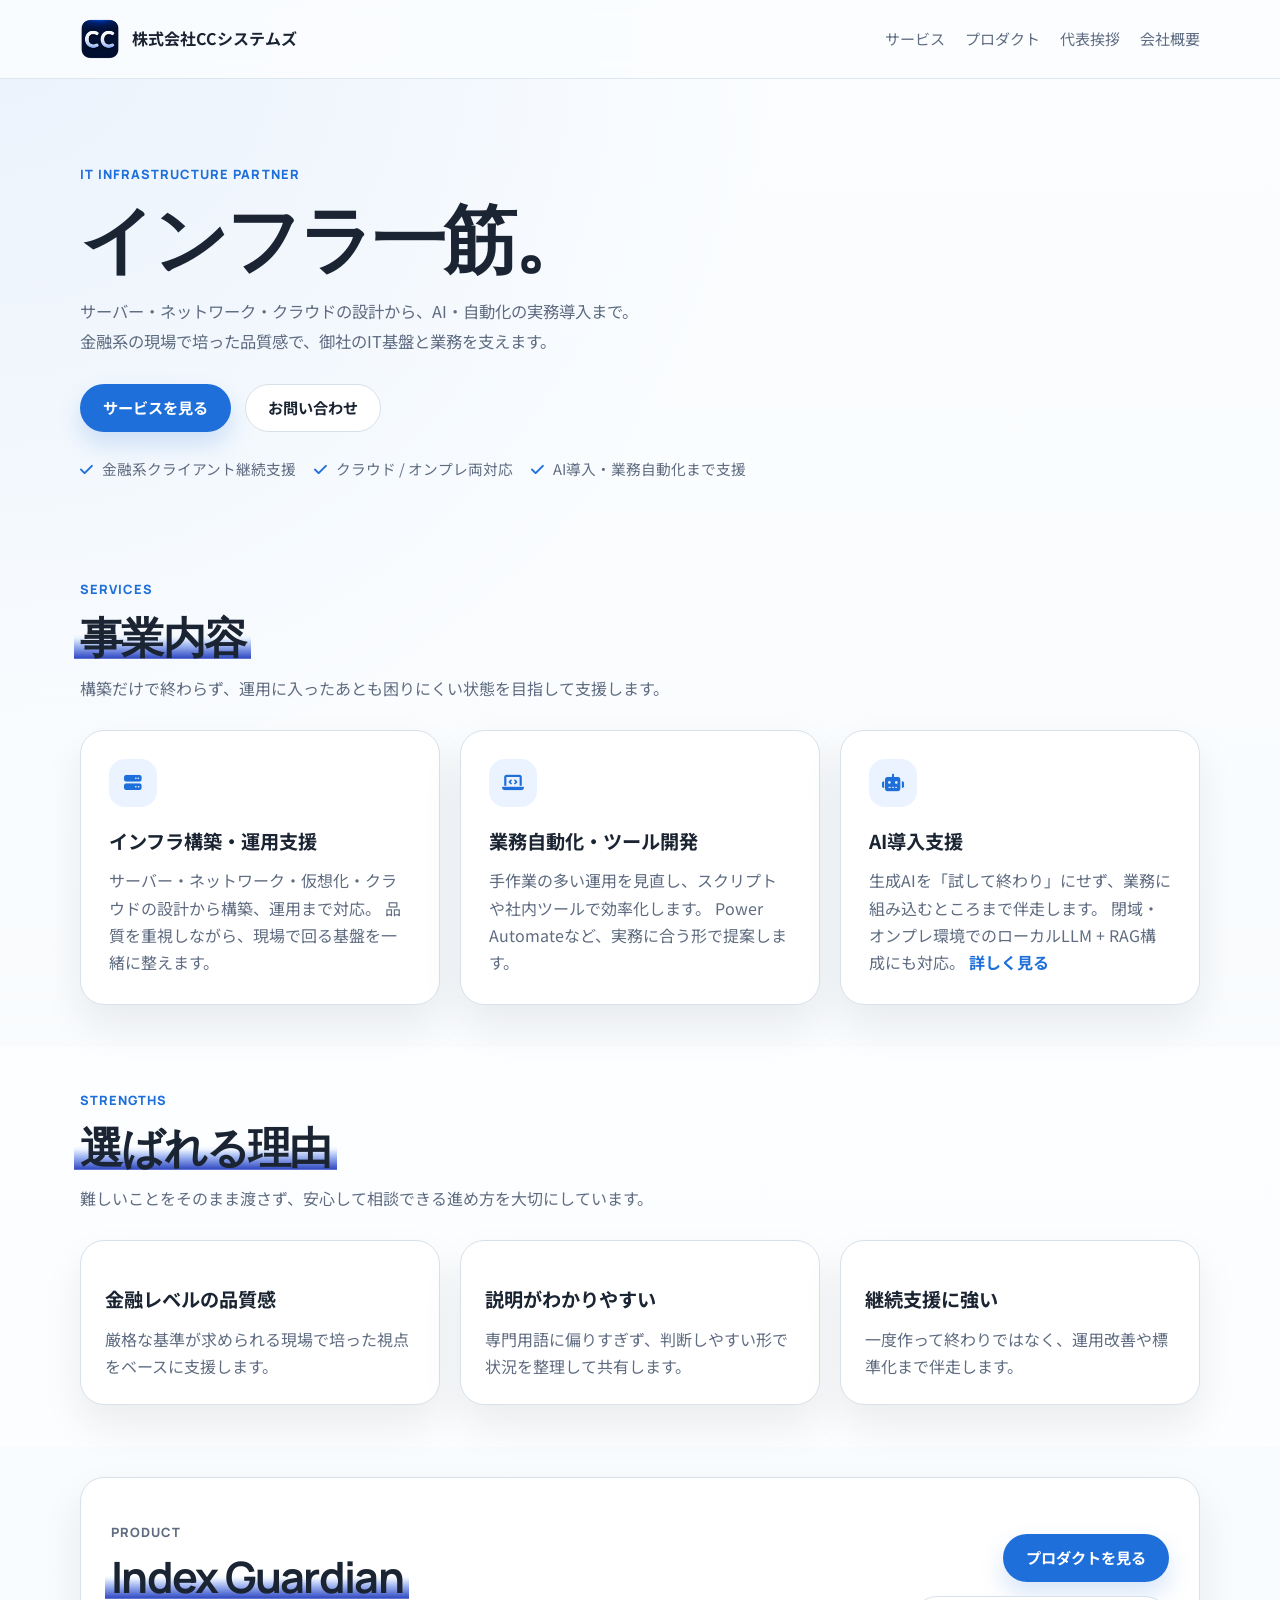
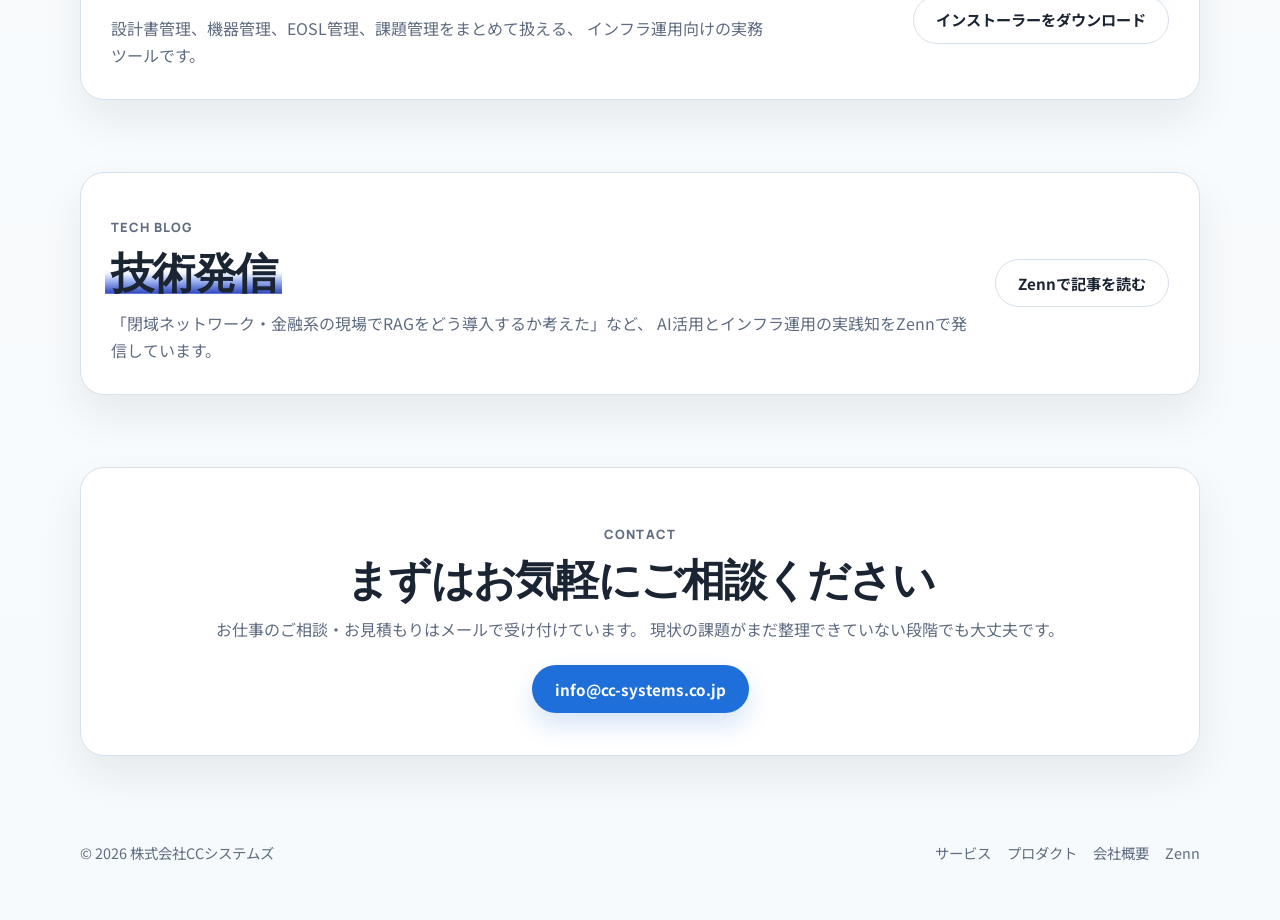
==== commit 4454a012: "セクション見出しにグラデーションマーカーを追加 トップページの見出し(事業内容・選ばれる理由・Index Guardian・技術発信)に、 下が濃く上に向かって薄くなるロイヤルブルーの蛍光ペン風マーカ" ====
--- a/index.html
+++ b/index.html
@@ -52,7 +52,7 @@
       <div class="container">
         <div class="section-head">
           <p class="section-label">Services</p>
-          <h2>事業内容</h2>
+          <h2 class="heading-marker">事業内容</h2>
           <p class="section-copy">
             構築だけで終わらず、運用に入ったあとも困りにくい状態を目指して支援します。
           </p>
@@ -94,7 +94,7 @@
       <div class="container">
         <div class="section-head">
           <p class="section-label">Strengths</p>
-          <h2>選ばれる理由</h2>
+          <h2 class="heading-marker">選ばれる理由</h2>
           <p class="section-copy">
             難しいことをそのまま渡さず、安心して相談できる進め方を大切にしています。
           </p>
--- a/index-simple.css
+++ b/index-simple.css
@@ -285,6 +285,23 @@
   text-decoration: underline;
 }
 
+.product-copy h2,
+h2.heading-marker {
+  width: fit-content;
+  background-image: linear-gradient(
+    to top,
+    rgba(22, 50, 185, 0.9) 0%,
+    rgba(50, 95, 225, 0.45) 55%,
+    rgba(90, 140, 240, 0.1) 85%,
+    rgba(90, 140, 240, 0) 100%
+  );
+  background-repeat: no-repeat;
+  background-size: 100% 0.55em;
+  background-position: 0 92%;
+  padding: 0 6px;
+  margin-left: -6px;
+}
+
 .product-banner {
   display: flex;
   align-items: center;
